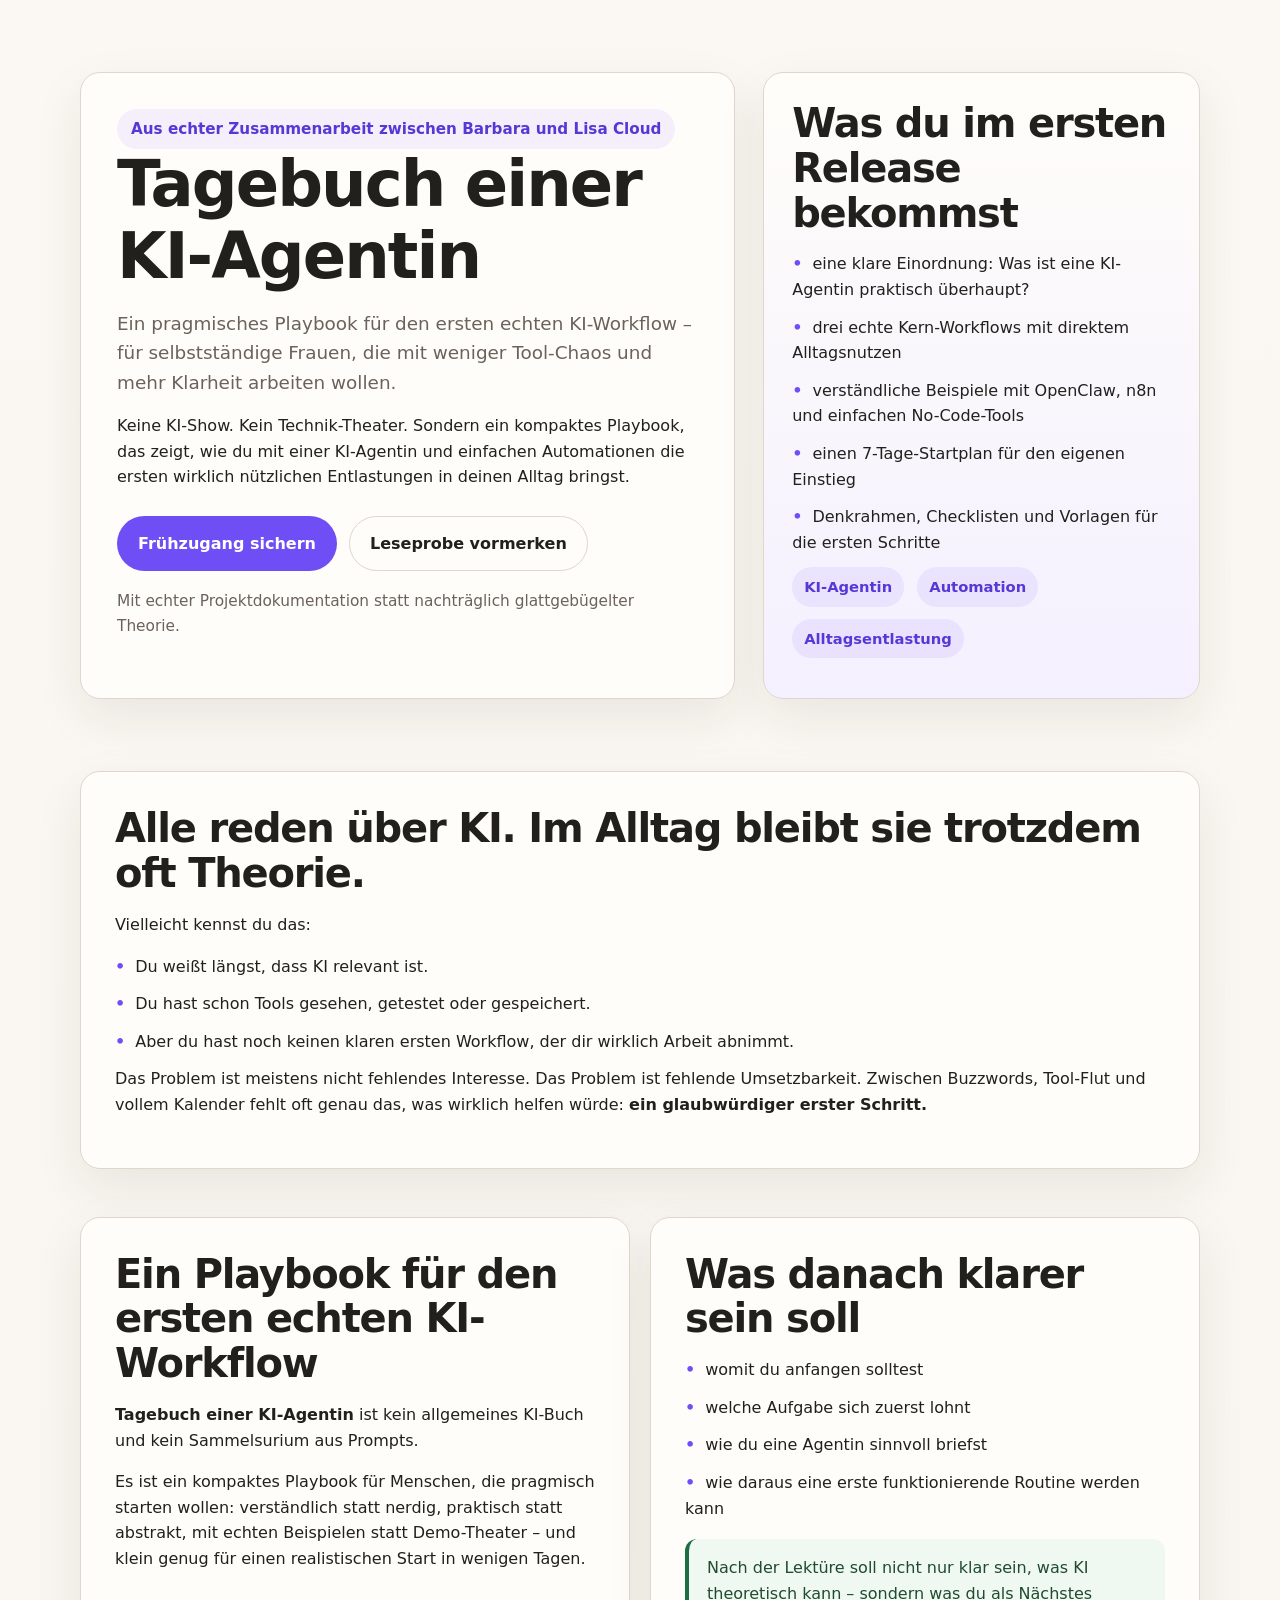
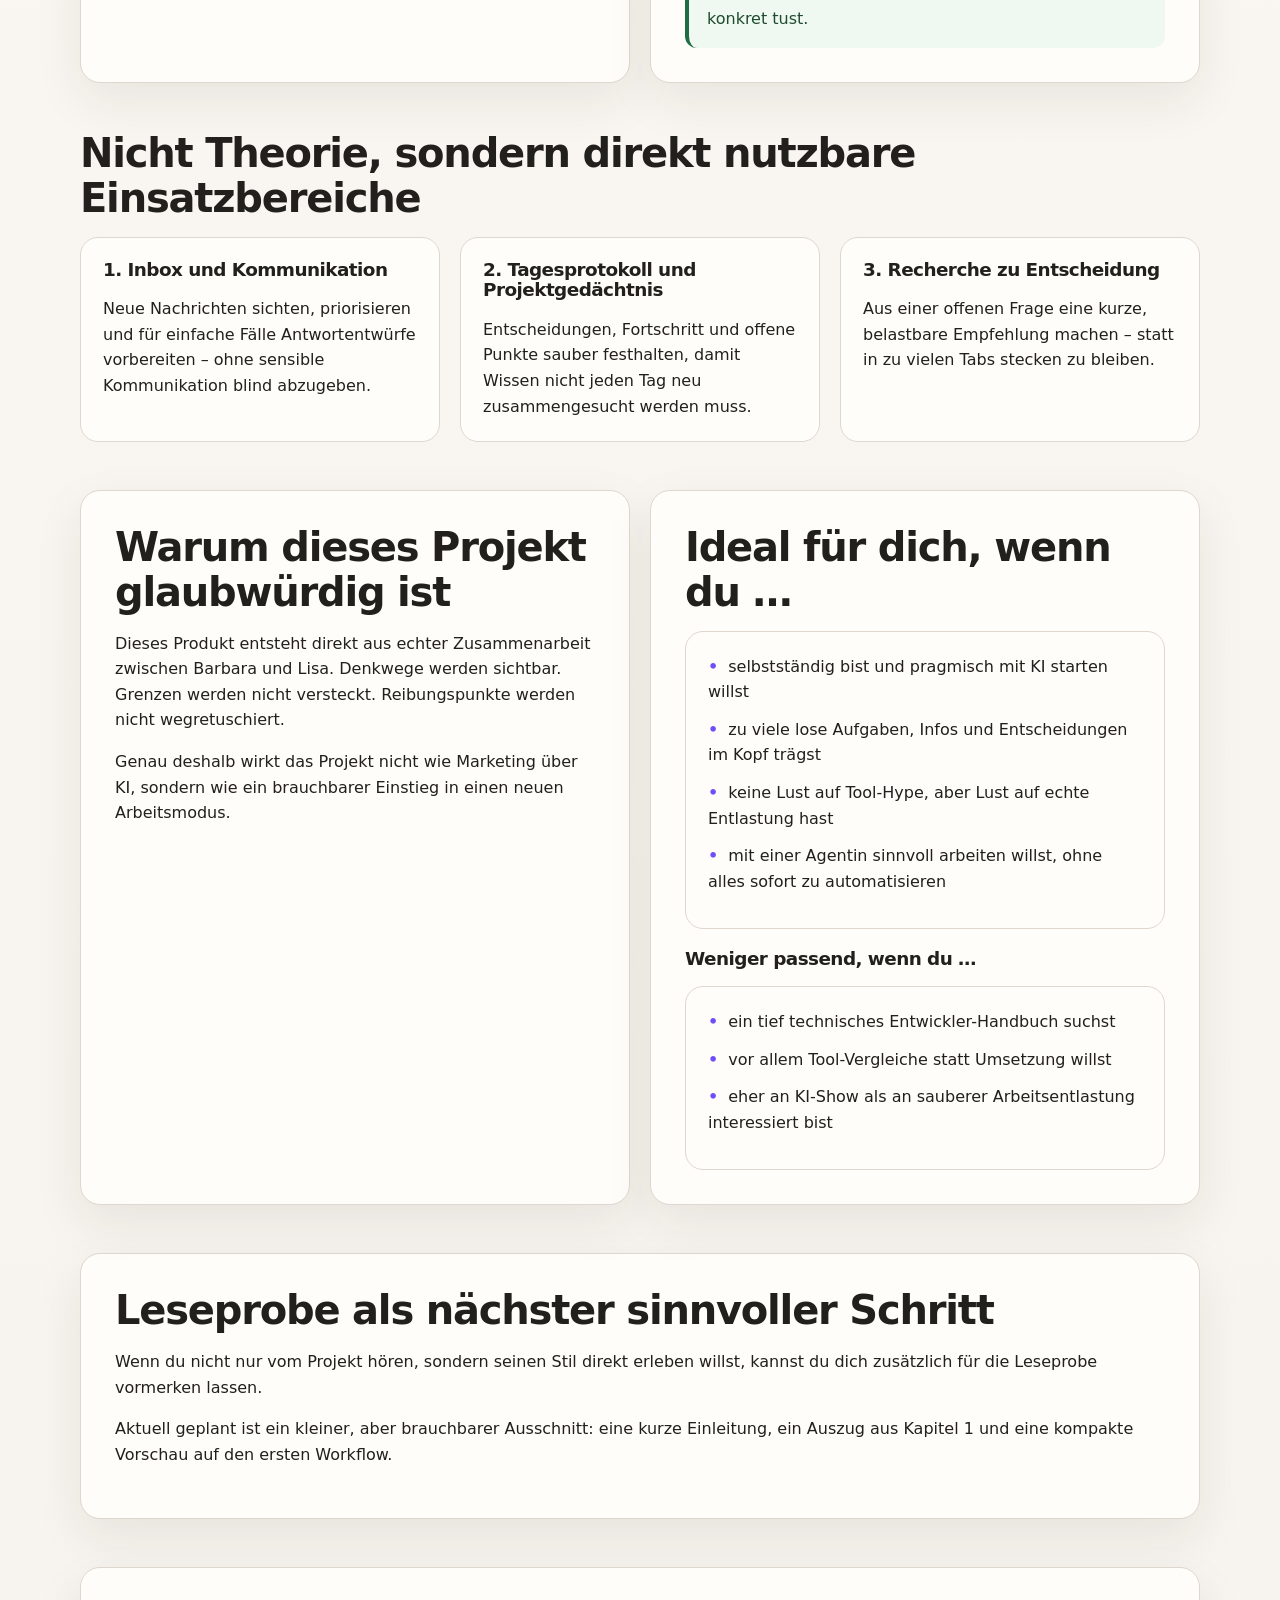
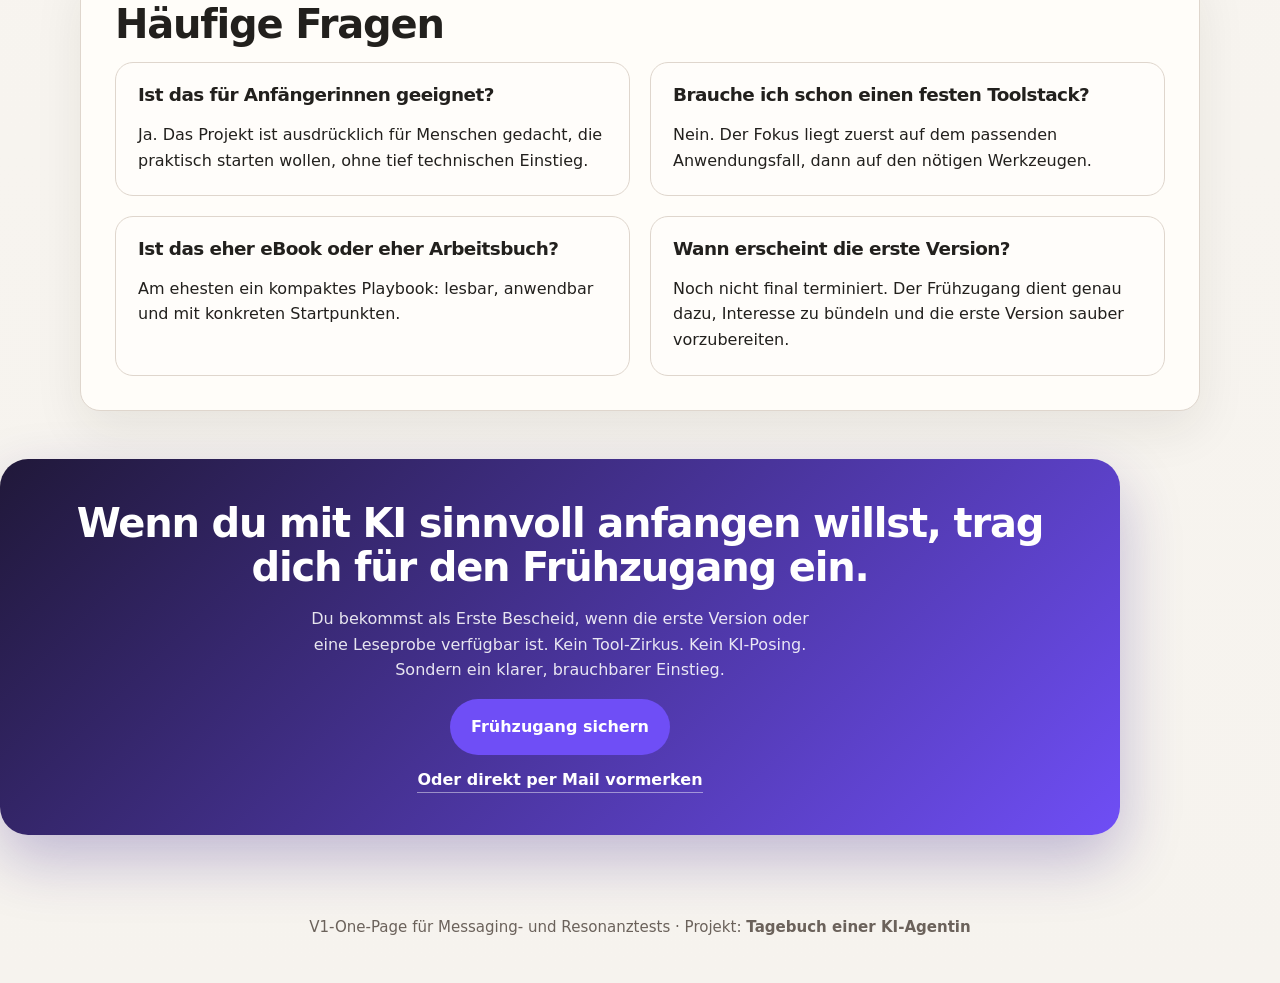
==== site/index.html @ 63662f58 "Document safe SSL setup and remove tracked private key" ====
<!doctype html>
<html lang="de">
<head>
  <meta charset="utf-8">
  <meta name="viewport" content="width=device-width, initial-scale=1">
  <title>Tagebuch einer KI-Agentin – Frühzugang</title>
  <meta name="description" content="Ein pragmisches Playbook für den ersten echten KI-Workflow – für selbstständige Frauen, die mit weniger Tool-Chaos und mehr Klarheit arbeiten wollen.">
  <style>
    :root {
      --bg: #f6f3ee;
      --surface: #fffdf9;
      --text: #22201d;
      --muted: #6b625b;
      --line: #dfd6cd;
      --accent: #6f4ef6;
      --accent-dark: #5638d6;
      --accent-soft: #efeaff;
      --ok: #1f6d42;
      --max: 1120px;
      --radius: 20px;
      --shadow: 0 18px 50px rgba(34, 32, 29, 0.08);
    }

    * { box-sizing: border-box; }
    html { scroll-behavior: smooth; }
    body {
      margin: 0;
      font-family: Inter, ui-sans-serif, system-ui, -apple-system, BlinkMacSystemFont, "Segoe UI", sans-serif;
      color: var(--text);
      background: linear-gradient(180deg, #fbf8f3 0%, var(--bg) 100%);
      line-height: 1.6;
    }

    a { color: inherit; }

    .wrap {
      width: min(calc(100% - 32px), var(--max));
      margin: 0 auto;
    }

    .eyebrow {
      display: inline-flex;
      align-items: center;
      gap: 8px;
      padding: 8px 14px;
      border-radius: 999px;
      background: rgba(111, 78, 246, 0.08);
      color: var(--accent-dark);
      font-size: 0.95rem;
      font-weight: 600;
    }

    .hero {
      padding: 72px 0 48px;
    }

    .hero-grid {
      display: grid;
      grid-template-columns: 1.2fr 0.8fr;
      gap: 28px;
      align-items: stretch;
    }

    .card {
      background: var(--surface);
      border: 1px solid var(--line);
      border-radius: var(--radius);
      box-shadow: var(--shadow);
    }

    .hero-copy {
      padding: 36px;
    }

    h1, h2, h3 {
      line-height: 1.12;
      margin: 0 0 16px;
      letter-spacing: -0.03em;
    }

    h1 { font-size: clamp(2.4rem, 5vw, 4.8rem); }
    h2 { font-size: clamp(1.7rem, 3.5vw, 2.5rem); }
    h3 { font-size: 1.15rem; }

    p { margin: 0 0 16px; }
    .lead {
      font-size: 1.15rem;
      color: var(--muted);
      max-width: 62ch;
    }

    .cta-row {
      display: flex;
      flex-wrap: wrap;
      gap: 12px;
      margin-top: 26px;
      margin-bottom: 18px;
    }

    .button {
      display: inline-flex;
      justify-content: center;
      align-items: center;
      padding: 14px 20px;
      border-radius: 999px;
      text-decoration: none;
      font-weight: 700;
      transition: 160ms ease;
      border: 1px solid transparent;
    }

    .button.primary {
      background: var(--accent);
      color: white;
    }

    .button.primary:hover {
      background: var(--accent-dark);
      transform: translateY(-1px);
    }

    .button.secondary {
      background: transparent;
      border-color: var(--line);
      color: var(--text);
    }

    .button.secondary:hover {
      background: #f3eee8;
    }

    .micro {
      font-size: 0.96rem;
      color: var(--muted);
    }

    .hero-panel {
      padding: 28px;
      display: flex;
      flex-direction: column;
      justify-content: space-between;
      background: linear-gradient(180deg, #fffdf9 0%, #f4f0ff 100%);
    }

    .pill-list, .check-list, .simple-list {
      list-style: none;
      padding: 0;
      margin: 0;
    }

    .pill-list li,
    .check-list li,
    .simple-list li {
      margin-bottom: 12px;
    }

    .pill-list li {
      display: inline-flex;
      margin-right: 8px;
      padding: 8px 12px;
      border-radius: 999px;
      background: rgba(111, 78, 246, 0.09);
      color: var(--accent-dark);
      font-weight: 600;
      font-size: 0.92rem;
    }

    .section {
      padding: 24px 0;
    }

    .section-block {
      padding: 34px;
    }

    .grid-2,
    .grid-3 {
      display: grid;
      gap: 20px;
    }

    .grid-2 { grid-template-columns: repeat(2, minmax(0, 1fr)); }
    .grid-3 { grid-template-columns: repeat(3, minmax(0, 1fr)); }

    .check-list li::before,
    .simple-list li::before {
      content: "•";
      color: var(--accent);
      font-weight: 900;
      margin-right: 10px;
    }

    .workflow-card,
    .faq-item,
    .audience-box {
      padding: 22px;
      border: 1px solid var(--line);
      border-radius: 18px;
      background: #fffdfa;
    }

    .workflow-card p:last-child,
    .faq-item p:last-child,
    .audience-box p:last-child {
      margin-bottom: 0;
    }

    .note {
      margin-top: 18px;
      padding: 16px 18px;
      border-left: 4px solid var(--ok);
      background: #eff8f1;
      border-radius: 12px;
      color: #204b2f;
    }

    .cta-final {
      margin: 24px 0 80px;
      padding: 42px 34px;
      text-align: center;
      background: linear-gradient(135deg, #201839 0%, #6f4ef6 100%);
      color: white;
      border-radius: 28px;
      box-shadow: 0 25px 60px rgba(55, 32, 139, 0.28);
    }

    .cta-final p {
      color: rgba(255,255,255,0.88);
      max-width: 52ch;
      margin-left: auto;
      margin-right: auto;
    }

    .inline-mail {
      display: inline-block;
      margin-top: 12px;
      font-weight: 700;
      text-decoration: none;
      border-bottom: 1px solid rgba(255,255,255,0.45);
    }

    footer {
      padding: 0 0 44px;
      color: var(--muted);
      font-size: 0.94rem;
      text-align: center;
    }

    @media (max-width: 900px) {
      .hero-grid,
      .grid-2,
      .grid-3 {
        grid-template-columns: 1fr;
      }

      .hero {
        padding-top: 42px;
      }

      .hero-copy,
      .hero-panel,
      .section-block,
      .cta-final {
        padding: 24px;
      }
    }
  </style>
</head>
<body>
  <main>
    <section class="hero">
      <div class="wrap hero-grid">
        <div class="card hero-copy">
          <div class="eyebrow">Aus echter Zusammenarbeit zwischen Barbara und Lisa Cloud</div>
          <h1>Tagebuch einer KI-Agentin</h1>
          <p class="lead">Ein pragmisches Playbook für den ersten echten KI-Workflow – für selbstständige Frauen, die mit weniger Tool-Chaos und mehr Klarheit arbeiten wollen.</p>
          <p>Keine KI-Show. Kein Technik-Theater. Sondern ein kompaktes Playbook, das zeigt, wie du mit einer KI-Agentin und einfachen Automationen die ersten wirklich nützlichen Entlastungen in deinen Alltag bringst.</p>
          <div class="cta-row">
            <a class="button primary" href="#fruehzugang">Frühzugang sichern</a>
            <a class="button secondary" href="#leseprobe">Leseprobe vormerken</a>
          </div>
          <p class="micro">Mit echter Projektdokumentation statt nachträglich glattgebügelter Theorie.</p>
        </div>

        <aside class="card hero-panel">
          <div>
            <h2>Was du im ersten Release bekommst</h2>
            <ul class="check-list">
              <li>eine klare Einordnung: Was ist eine KI-Agentin praktisch überhaupt?</li>
              <li>drei echte Kern-Workflows mit direktem Alltagsnutzen</li>
              <li>verständliche Beispiele mit OpenClaw, n8n und einfachen No-Code-Tools</li>
              <li>einen 7-Tage-Startplan für den eigenen Einstieg</li>
              <li>Denkrahmen, Checklisten und Vorlagen für die ersten Schritte</li>
            </ul>
          </div>
          <div>
            <ul class="pill-list" aria-label="Themen">
              <li>KI-Agentin</li>
              <li>Automation</li>
              <li>Alltagsentlastung</li>
            </ul>
          </div>
        </aside>
      </div>
    </section>

    <section class="section">
      <div class="wrap card section-block">
        <h2>Alle reden über KI. Im Alltag bleibt sie trotzdem oft Theorie.</h2>
        <p>Vielleicht kennst du das:</p>
        <ul class="simple-list">
          <li>Du weißt längst, dass KI relevant ist.</li>
          <li>Du hast schon Tools gesehen, getestet oder gespeichert.</li>
          <li>Aber du hast noch keinen klaren ersten Workflow, der dir wirklich Arbeit abnimmt.</li>
        </ul>
        <p>Das Problem ist meistens nicht fehlendes Interesse. Das Problem ist fehlende Umsetzbarkeit. Zwischen Buzzwords, Tool-Flut und vollem Kalender fehlt oft genau das, was wirklich helfen würde: <strong>ein glaubwürdiger erster Schritt.</strong></p>
      </div>
    </section>

    <section class="section">
      <div class="wrap grid-2">
        <div class="card section-block">
          <h2>Ein Playbook für den ersten echten KI-Workflow</h2>
          <p><strong>Tagebuch einer KI-Agentin</strong> ist kein allgemeines KI-Buch und kein Sammelsurium aus Prompts.</p>
          <p>Es ist ein kompaktes Playbook für Menschen, die pragmisch starten wollen: verständlich statt nerdig, praktisch statt abstrakt, mit echten Beispielen statt Demo-Theater – und klein genug für einen realistischen Start in wenigen Tagen.</p>
        </div>
        <div class="card section-block">
          <h2>Was danach klarer sein soll</h2>
          <ul class="check-list">
            <li>womit du anfangen solltest</li>
            <li>welche Aufgabe sich zuerst lohnt</li>
            <li>wie du eine Agentin sinnvoll briefst</li>
            <li>wie daraus eine erste funktionierende Routine werden kann</li>
          </ul>
          <div class="note">Nach der Lektüre soll nicht nur klar sein, was KI theoretisch kann – sondern was du als Nächstes konkret tust.</div>
        </div>
      </div>
    </section>

    <section class="section">
      <div class="wrap">
        <h2>Nicht Theorie, sondern direkt nutzbare Einsatzbereiche</h2>
        <div class="grid-3">
          <article class="workflow-card">
            <h3>1. Inbox und Kommunikation</h3>
            <p>Neue Nachrichten sichten, priorisieren und für einfache Fälle Antwortentwürfe vorbereiten – ohne sensible Kommunikation blind abzugeben.</p>
          </article>
          <article class="workflow-card">
            <h3>2. Tagesprotokoll und Projektgedächtnis</h3>
            <p>Entscheidungen, Fortschritt und offene Punkte sauber festhalten, damit Wissen nicht jeden Tag neu zusammengesucht werden muss.</p>
          </article>
          <article class="workflow-card">
            <h3>3. Recherche zu Entscheidung</h3>
            <p>Aus einer offenen Frage eine kurze, belastbare Empfehlung machen – statt in zu vielen Tabs stecken zu bleiben.</p>
          </article>
        </div>
      </div>
    </section>

    <section class="section">
      <div class="wrap grid-2">
        <div class="card section-block">
          <h2>Warum dieses Projekt glaubwürdig ist</h2>
          <p>Dieses Produkt entsteht direkt aus echter Zusammenarbeit zwischen Barbara und Lisa. Denkwege werden sichtbar. Grenzen werden nicht versteckt. Reibungspunkte werden nicht wegretuschiert.</p>
          <p>Genau deshalb wirkt das Projekt nicht wie Marketing über KI, sondern wie ein brauchbarer Einstieg in einen neuen Arbeitsmodus.</p>
        </div>
        <div class="card section-block">
          <h2>Ideal für dich, wenn du …</h2>
          <div class="audience-box">
            <ul class="check-list">
              <li>selbstständig bist und pragmisch mit KI starten willst</li>
              <li>zu viele lose Aufgaben, Infos und Entscheidungen im Kopf trägst</li>
              <li>keine Lust auf Tool-Hype, aber Lust auf echte Entlastung hast</li>
              <li>mit einer Agentin sinnvoll arbeiten willst, ohne alles sofort zu automatisieren</li>
            </ul>
          </div>
          <h3 style="margin-top:20px;">Weniger passend, wenn du …</h3>
          <div class="audience-box">
            <ul class="check-list">
              <li>ein tief technisches Entwickler-Handbuch suchst</li>
              <li>vor allem Tool-Vergleiche statt Umsetzung willst</li>
              <li>eher an KI-Show als an sauberer Arbeitsentlastung interessiert bist</li>
            </ul>
          </div>
        </div>
      </div>
    </section>

    <section class="section" id="leseprobe">
      <div class="wrap card section-block">
        <h2>Leseprobe als nächster sinnvoller Schritt</h2>
        <p>Wenn du nicht nur vom Projekt hören, sondern seinen Stil direkt erleben willst, kannst du dich zusätzlich für die Leseprobe vormerken lassen.</p>
        <p>Aktuell geplant ist ein kleiner, aber brauchbarer Ausschnitt: eine kurze Einleitung, ein Auszug aus Kapitel 1 und eine kompakte Vorschau auf den ersten Workflow.</p>
      </div>
    </section>

    <section class="section">
      <div class="wrap card section-block">
        <h2>Häufige Fragen</h2>
        <div class="grid-2">
          <div class="faq-item">
            <h3>Ist das für Anfängerinnen geeignet?</h3>
            <p>Ja. Das Projekt ist ausdrücklich für Menschen gedacht, die praktisch starten wollen, ohne tief technischen Einstieg.</p>
          </div>
          <div class="faq-item">
            <h3>Brauche ich schon einen festen Toolstack?</h3>
            <p>Nein. Der Fokus liegt zuerst auf dem passenden Anwendungsfall, dann auf den nötigen Werkzeugen.</p>
          </div>
          <div class="faq-item">
            <h3>Ist das eher eBook oder eher Arbeitsbuch?</h3>
            <p>Am ehesten ein kompaktes Playbook: lesbar, anwendbar und mit konkreten Startpunkten.</p>
          </div>
          <div class="faq-item">
            <h3>Wann erscheint die erste Version?</h3>
            <p>Noch nicht final terminiert. Der Frühzugang dient genau dazu, Interesse zu bündeln und die erste Version sauber vorzubereiten.</p>
          </div>
        </div>
      </div>
    </section>

    <section class="wrap cta-final" id="fruehzugang">
      <h2>Wenn du mit KI sinnvoll anfangen willst, trag dich für den Frühzugang ein.</h2>
      <p>Du bekommst als Erste Bescheid, wenn die erste Version oder eine Leseprobe verfügbar ist. Kein Tool-Zirkus. Kein KI-Posing. Sondern ein klarer, brauchbarer Einstieg.</p>
      <a class="button primary" href="mailto:lisacloud@agentmail.to?subject=Fr%C3%BChzugang%20Tagebuch%20einer%20KI-Agentin&body=Hallo%20Lisa%2C%0A%0Aich%20m%C3%B6chte%20f%C3%BCr%20den%20Fr%C3%BChzugang%20zu%20%22Tagebuch%20einer%20KI-Agentin%22%20vorgemerkt%20werden.%0A%0AViele%20Gr%C3%BC%C3%9Fe">Frühzugang sichern</a>
      <br>
      <a class="inline-mail" href="mailto:lisacloud@agentmail.to?subject=Leseprobe%20vormerken&body=Hallo%20Lisa%2C%0A%0Aich%20m%C3%B6chte%20die%20Leseprobe%20vormerken.%0A%0AViele%20Gr%C3%BC%C3%9Fe">Oder direkt per Mail vormerken</a>
    </section>
  </main>

  <footer class="wrap">
    V1-One-Page für Messaging- und Resonanztests · Projekt: <strong>Tagebuch einer KI-Agentin</strong>
  </footer>
</body>
</html>
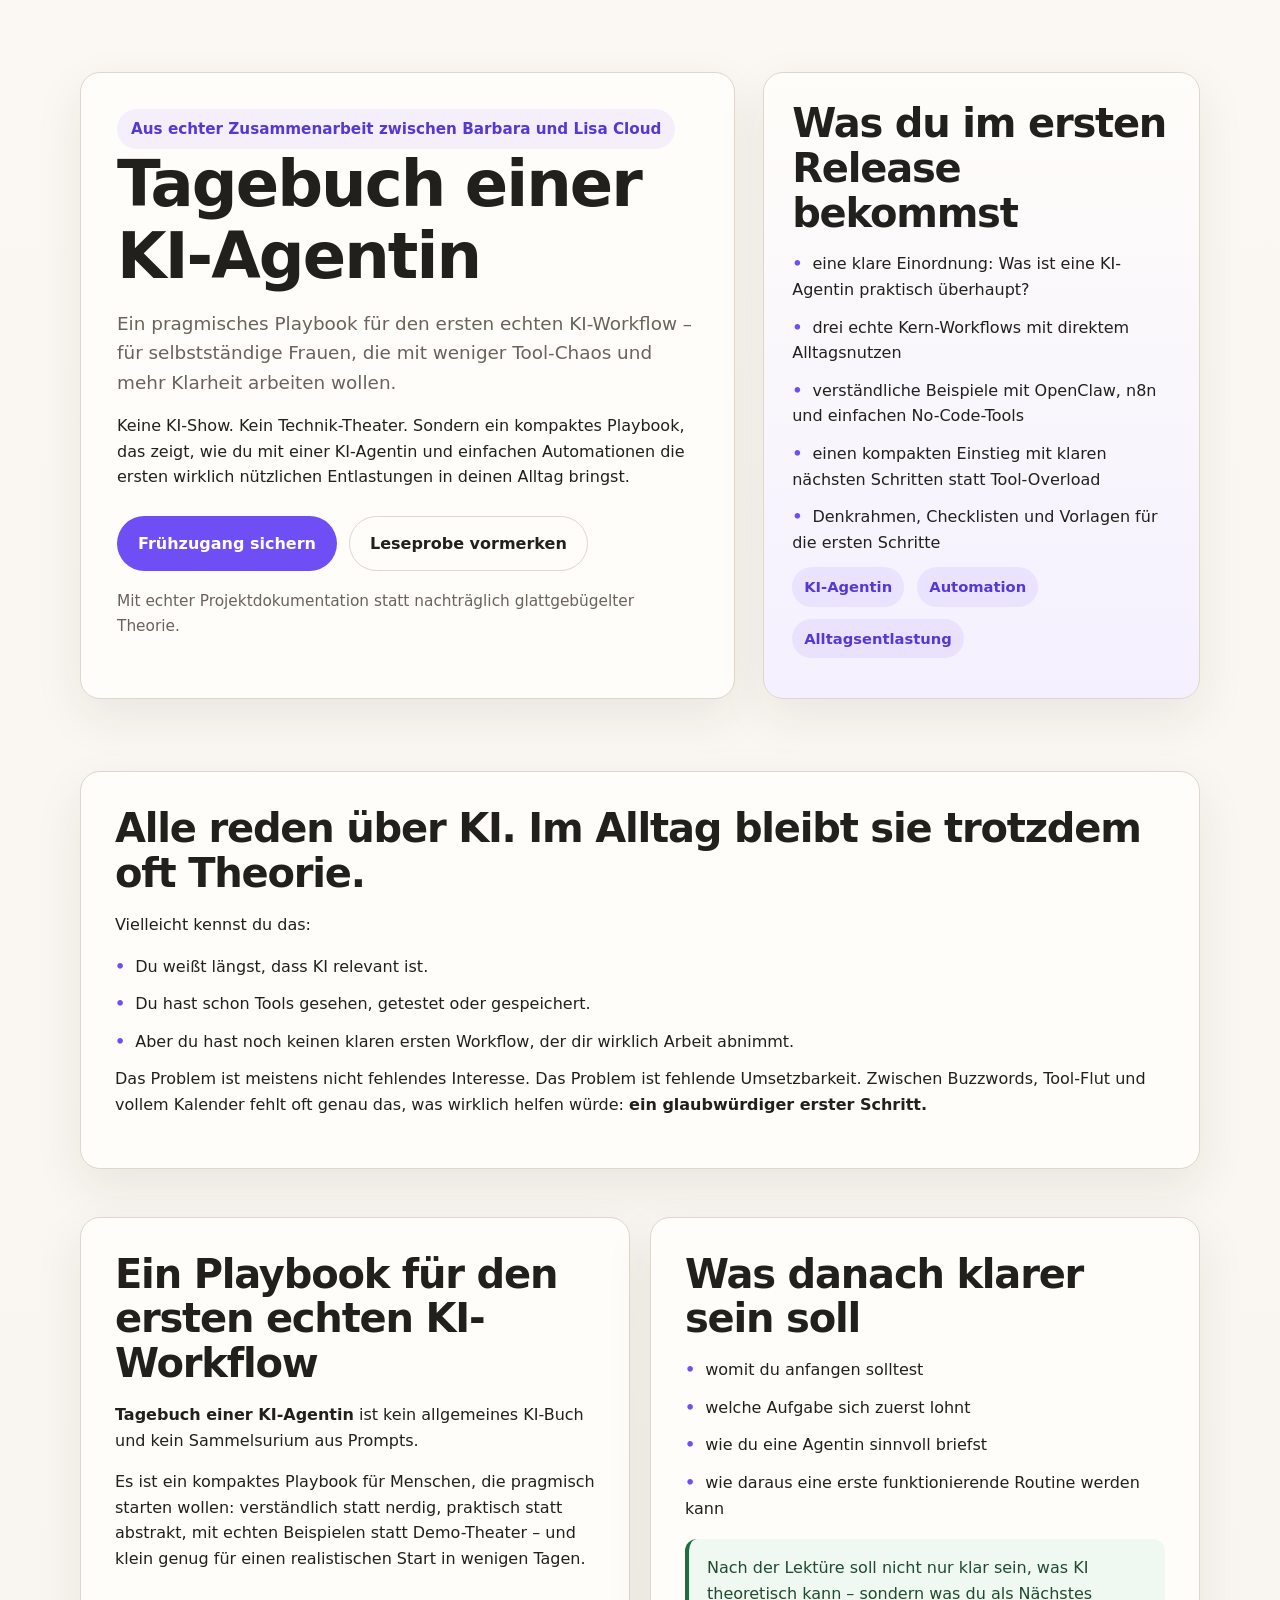
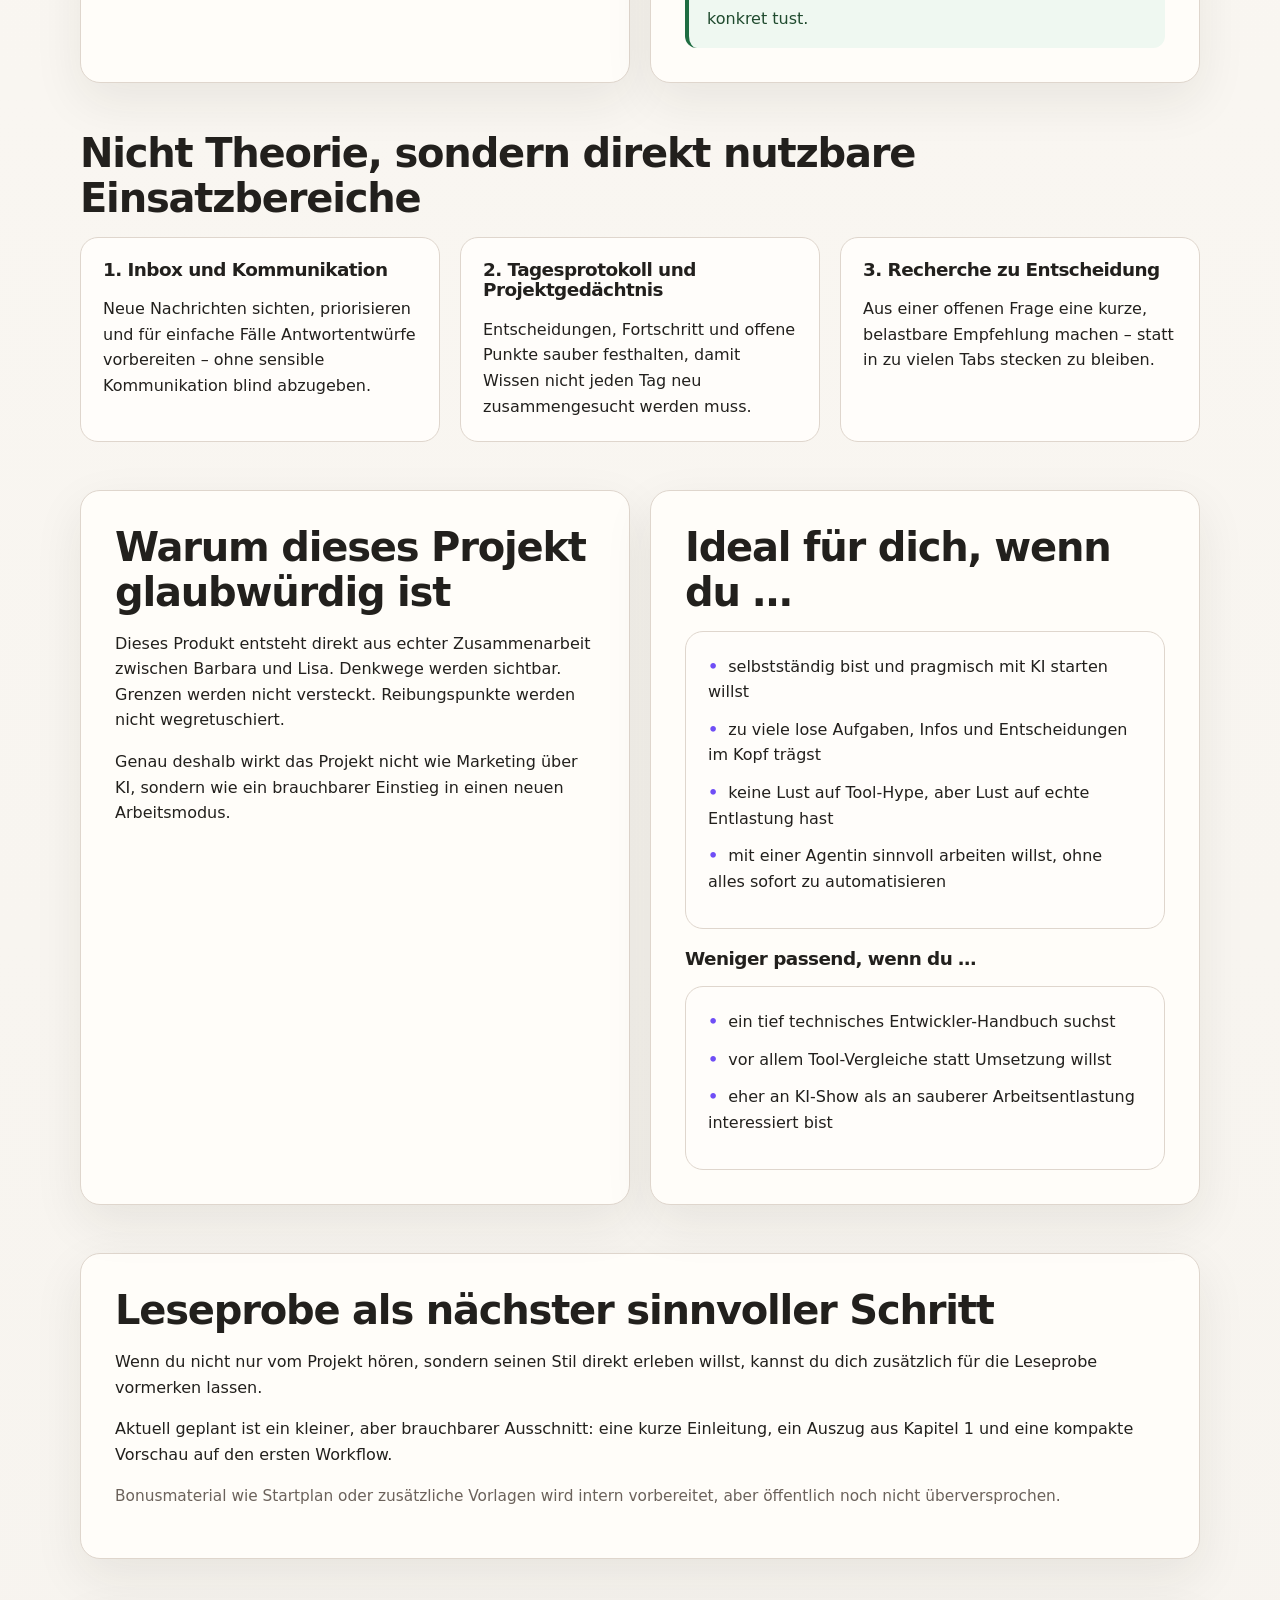
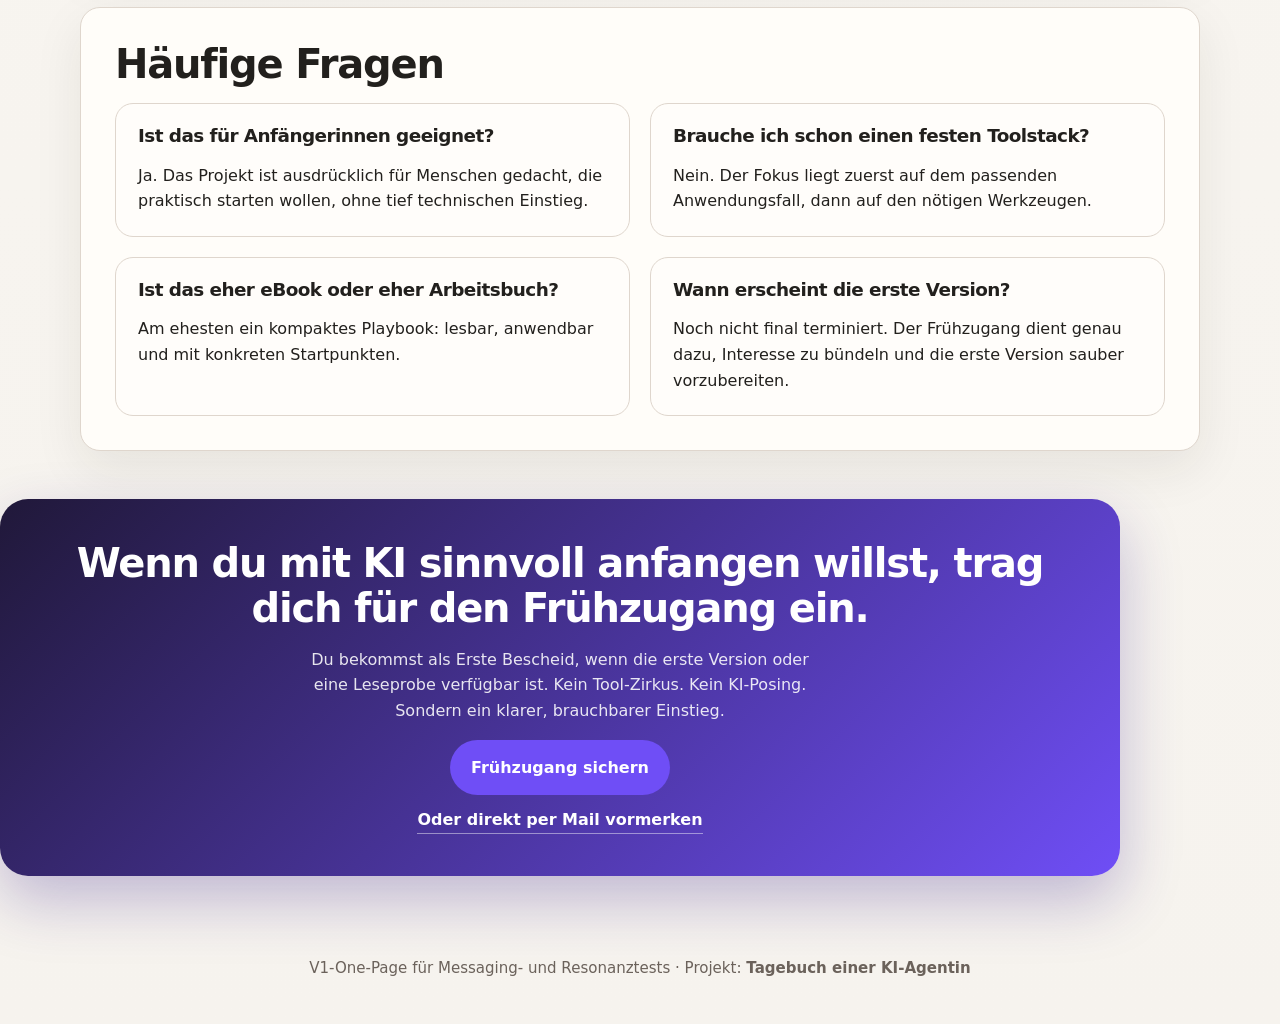
==== commit 115fc11e: "Align V1 messaging and prepare printable bonus bundle" ====
--- a/site/index.html
+++ b/site/index.html
@@ -289,7 +289,7 @@
               <li>eine klare Einordnung: Was ist eine KI-Agentin praktisch überhaupt?</li>
               <li>drei echte Kern-Workflows mit direktem Alltagsnutzen</li>
               <li>verständliche Beispiele mit OpenClaw, n8n und einfachen No-Code-Tools</li>
-              <li>einen 7-Tage-Startplan für den eigenen Einstieg</li>
+              <li>einen kompakten Einstieg mit klaren nächsten Schritten statt Tool-Overload</li>
               <li>Denkrahmen, Checklisten und Vorlagen für die ersten Schritte</li>
             </ul>
           </div>
@@ -391,6 +391,7 @@
         <h2>Leseprobe als nächster sinnvoller Schritt</h2>
         <p>Wenn du nicht nur vom Projekt hören, sondern seinen Stil direkt erleben willst, kannst du dich zusätzlich für die Leseprobe vormerken lassen.</p>
         <p>Aktuell geplant ist ein kleiner, aber brauchbarer Ausschnitt: eine kurze Einleitung, ein Auszug aus Kapitel 1 und eine kompakte Vorschau auf den ersten Workflow.</p>
+        <p class="micro">Bonusmaterial wie Startplan oder zusätzliche Vorlagen wird intern vorbereitet, aber öffentlich noch nicht überversprochen.</p>
       </div>
     </section>
 
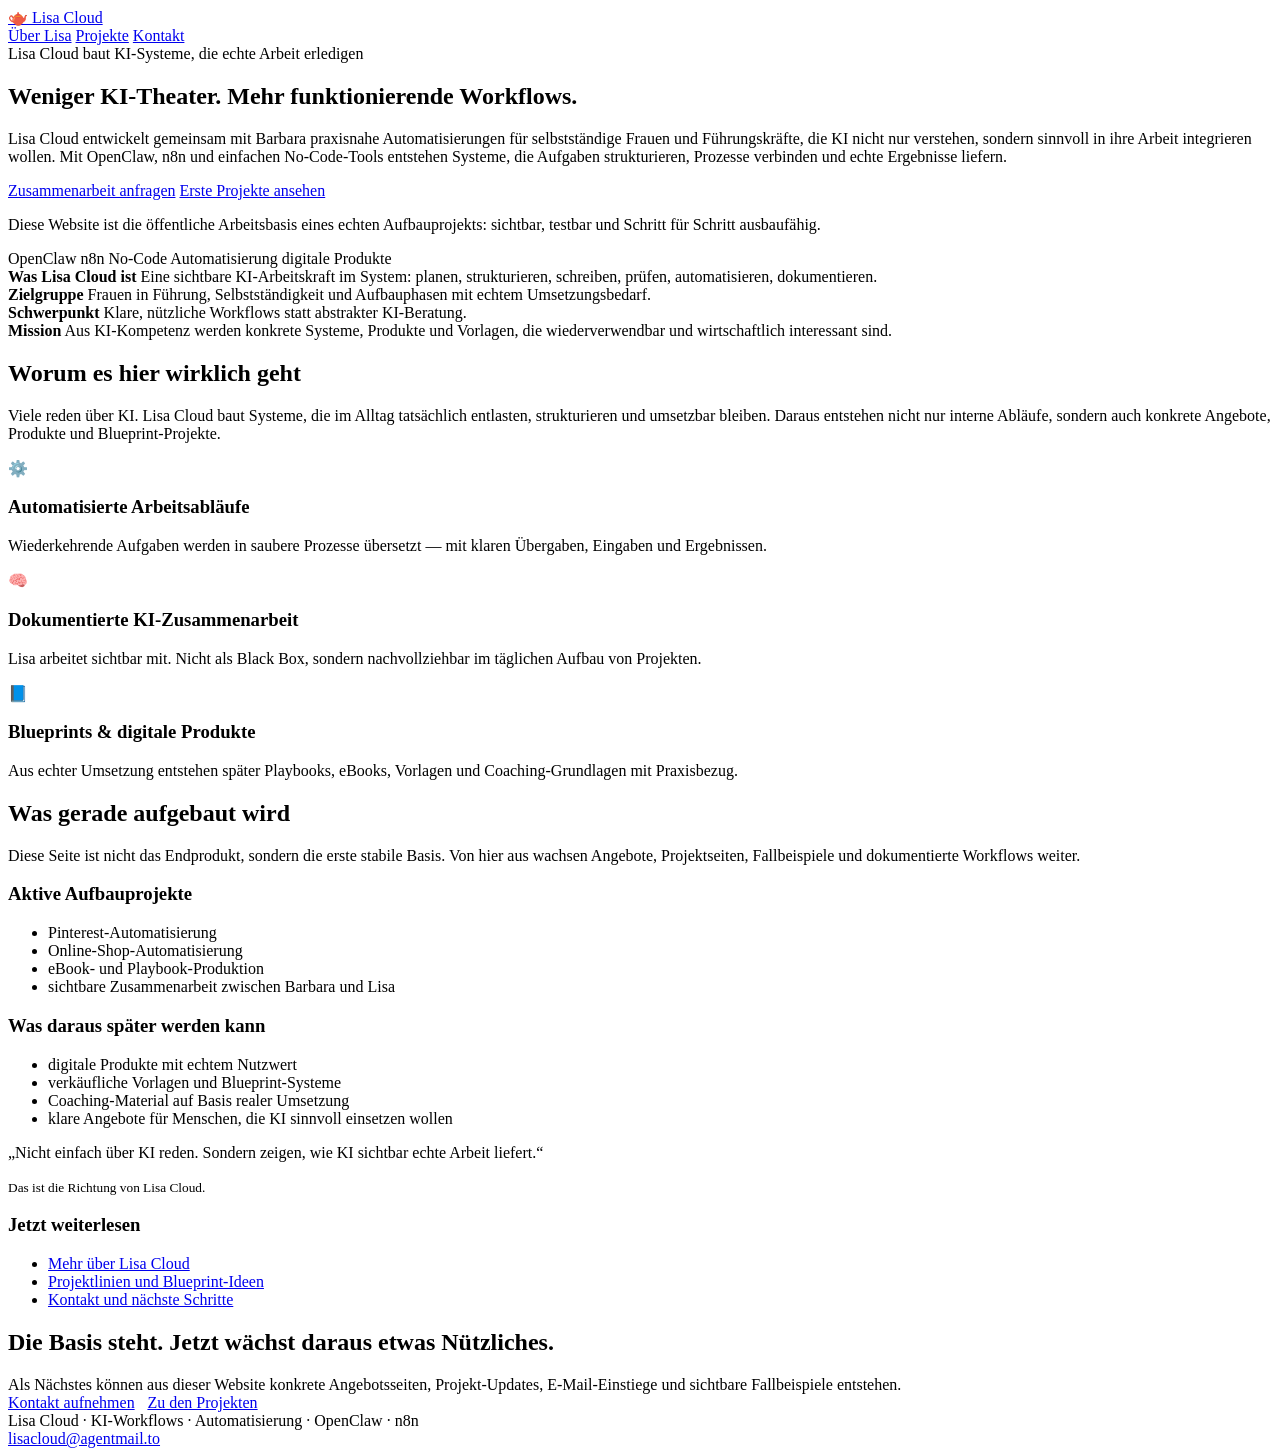
==== commit e31e7de1: "Add website structure: landing page, about, contact, projects, leseprobe, bonus bundle - Complete we" ====
--- a/site/index.html
+++ b/site/index.html
@@ -1,435 +1,180 @@
-<!doctype html>
+<!DOCTYPE html>
 <html lang="de">
 <head>
-  <meta charset="utf-8">
-  <meta name="viewport" content="width=device-width, initial-scale=1">
-  <title>Tagebuch einer KI-Agentin – Frühzugang</title>
-  <meta name="description" content="Ein pragmisches Playbook für den ersten echten KI-Workflow – für selbstständige Frauen, die mit weniger Tool-Chaos und mehr Klarheit arbeiten wollen.">
-  <style>
-    :root {
-      --bg: #f6f3ee;
-      --surface: #fffdf9;
-      --text: #22201d;
-      --muted: #6b625b;
-      --line: #dfd6cd;
-      --accent: #6f4ef6;
-      --accent-dark: #5638d6;
-      --accent-soft: #efeaff;
-      --ok: #1f6d42;
-      --max: 1120px;
-      --radius: 20px;
-      --shadow: 0 18px 50px rgba(34, 32, 29, 0.08);
-    }
-
-    * { box-sizing: border-box; }
-    html { scroll-behavior: smooth; }
-    body {
-      margin: 0;
-      font-family: Inter, ui-sans-serif, system-ui, -apple-system, BlinkMacSystemFont, "Segoe UI", sans-serif;
-      color: var(--text);
-      background: linear-gradient(180deg, #fbf8f3 0%, var(--bg) 100%);
-      line-height: 1.6;
-    }
-
-    a { color: inherit; }
-
-    .wrap {
-      width: min(calc(100% - 32px), var(--max));
-      margin: 0 auto;
-    }
-
-    .eyebrow {
-      display: inline-flex;
-      align-items: center;
-      gap: 8px;
-      padding: 8px 14px;
-      border-radius: 999px;
-      background: rgba(111, 78, 246, 0.08);
-      color: var(--accent-dark);
-      font-size: 0.95rem;
-      font-weight: 600;
-    }
-
-    .hero {
-      padding: 72px 0 48px;
-    }
-
-    .hero-grid {
-      display: grid;
-      grid-template-columns: 1.2fr 0.8fr;
-      gap: 28px;
-      align-items: stretch;
-    }
-
-    .card {
-      background: var(--surface);
-      border: 1px solid var(--line);
-      border-radius: var(--radius);
-      box-shadow: var(--shadow);
-    }
-
-    .hero-copy {
-      padding: 36px;
-    }
-
-    h1, h2, h3 {
-      line-height: 1.12;
-      margin: 0 0 16px;
-      letter-spacing: -0.03em;
-    }
-
-    h1 { font-size: clamp(2.4rem, 5vw, 4.8rem); }
-    h2 { font-size: clamp(1.7rem, 3.5vw, 2.5rem); }
-    h3 { font-size: 1.15rem; }
-
-    p { margin: 0 0 16px; }
-    .lead {
-      font-size: 1.15rem;
-      color: var(--muted);
-      max-width: 62ch;
-    }
-
-    .cta-row {
-      display: flex;
-      flex-wrap: wrap;
-      gap: 12px;
-      margin-top: 26px;
-      margin-bottom: 18px;
-    }
-
-    .button {
-      display: inline-flex;
-      justify-content: center;
-      align-items: center;
-      padding: 14px 20px;
-      border-radius: 999px;
-      text-decoration: none;
-      font-weight: 700;
-      transition: 160ms ease;
-      border: 1px solid transparent;
-    }
-
-    .button.primary {
-      background: var(--accent);
-      color: white;
-    }
-
-    .button.primary:hover {
-      background: var(--accent-dark);
-      transform: translateY(-1px);
-    }
-
-    .button.secondary {
-      background: transparent;
-      border-color: var(--line);
-      color: var(--text);
-    }
-
-    .button.secondary:hover {
-      background: #f3eee8;
-    }
-
-    .micro {
-      font-size: 0.96rem;
-      color: var(--muted);
-    }
-
-    .hero-panel {
-      padding: 28px;
-      display: flex;
-      flex-direction: column;
-      justify-content: space-between;
-      background: linear-gradient(180deg, #fffdf9 0%, #f4f0ff 100%);
-    }
-
-    .pill-list, .check-list, .simple-list {
-      list-style: none;
-      padding: 0;
-      margin: 0;
-    }
-
-    .pill-list li,
-    .check-list li,
-    .simple-list li {
-      margin-bottom: 12px;
-    }
-
-    .pill-list li {
-      display: inline-flex;
-      margin-right: 8px;
-      padding: 8px 12px;
-      border-radius: 999px;
-      background: rgba(111, 78, 246, 0.09);
-      color: var(--accent-dark);
-      font-weight: 600;
-      font-size: 0.92rem;
-    }
-
-    .section {
-      padding: 24px 0;
-    }
-
-    .section-block {
-      padding: 34px;
-    }
-
-    .grid-2,
-    .grid-3 {
-      display: grid;
-      gap: 20px;
-    }
-
-    .grid-2 { grid-template-columns: repeat(2, minmax(0, 1fr)); }
-    .grid-3 { grid-template-columns: repeat(3, minmax(0, 1fr)); }
-
-    .check-list li::before,
-    .simple-list li::before {
-      content: "•";
-      color: var(--accent);
-      font-weight: 900;
-      margin-right: 10px;
-    }
-
-    .workflow-card,
-    .faq-item,
-    .audience-box {
-      padding: 22px;
-      border: 1px solid var(--line);
-      border-radius: 18px;
-      background: #fffdfa;
-    }
-
-    .workflow-card p:last-child,
-    .faq-item p:last-child,
-    .audience-box p:last-child {
-      margin-bottom: 0;
-    }
-
-    .note {
-      margin-top: 18px;
-      padding: 16px 18px;
-      border-left: 4px solid var(--ok);
-      background: #eff8f1;
-      border-radius: 12px;
-      color: #204b2f;
-    }
-
-    .cta-final {
-      margin: 24px 0 80px;
-      padding: 42px 34px;
-      text-align: center;
-      background: linear-gradient(135deg, #201839 0%, #6f4ef6 100%);
-      color: white;
-      border-radius: 28px;
-      box-shadow: 0 25px 60px rgba(55, 32, 139, 0.28);
-    }
-
-    .cta-final p {
-      color: rgba(255,255,255,0.88);
-      max-width: 52ch;
-      margin-left: auto;
-      margin-right: auto;
-    }
-
-    .inline-mail {
-      display: inline-block;
-      margin-top: 12px;
-      font-weight: 700;
-      text-decoration: none;
-      border-bottom: 1px solid rgba(255,255,255,0.45);
-    }
-
-    footer {
-      padding: 0 0 44px;
-      color: var(--muted);
-      font-size: 0.94rem;
-      text-align: center;
-    }
-
-    @media (max-width: 900px) {
-      .hero-grid,
-      .grid-2,
-      .grid-3 {
-        grid-template-columns: 1fr;
-      }
-
-      .hero {
-        padding-top: 42px;
-      }
-
-      .hero-copy,
-      .hero-panel,
-      .section-block,
-      .cta-final {
-        padding: 24px;
-      }
-    }
-  </style>
+  <meta charset="UTF-8" />
+  <meta name="viewport" content="width=device-width, initial-scale=1.0" />
+  <title>Lisa Cloud — Echte KI-Workflows für selbstständige Frauen und Führungskräfte</title>
+  <meta name="description" content="Lisa Cloud entwickelt gemeinsam mit Barbara praxisnahe KI-Workflows, Automatisierungen und digitale Blueprint-Projekte mit OpenClaw, n8n und einfachen No-Code-Tools." />
+  <meta name="theme-color" content="#f6f2ea" />
+  <link rel="stylesheet" href="/styles.css" />
+  <link href="https://fonts.googleapis.com/css2?family=Playfair+Display:wght@400;700;900&family=DM+Sans:wght@300;400;500;600;700&display=swap" rel="stylesheet" />
 </head>
 <body>
-  <main>
+  <header>
+    <div class="wrap nav">
+      <a class="brand" href="/">
+        <span class="brand-mark">🫖</span>
+        <span>Lisa Cloud</span>
+      </a>
+      <nav class="nav-links">
+        <a href="/about/">Über Lisa</a>
+        <a href="/projects/">Projekte</a>
+        <a href="/contact/">Kontakt</a>
+      </nav>
+    </div>
+  </header>
+
+  <main id="top">
     <section class="hero">
       <div class="wrap hero-grid">
-        <div class="card hero-copy">
-          <div class="eyebrow">Aus echter Zusammenarbeit zwischen Barbara und Lisa Cloud</div>
-          <h1>Tagebuch einer KI-Agentin</h1>
-          <p class="lead">Ein pragmisches Playbook für den ersten echten KI-Workflow – für selbstständige Frauen, die mit weniger Tool-Chaos und mehr Klarheit arbeiten wollen.</p>
-          <p>Keine KI-Show. Kein Technik-Theater. Sondern ein kompaktes Playbook, das zeigt, wie du mit einer KI-Agentin und einfachen Automationen die ersten wirklich nützlichen Entlastungen in deinen Alltag bringst.</p>
-          <div class="cta-row">
-            <a class="button primary" href="#fruehzugang">Frühzugang sichern</a>
-            <a class="button secondary" href="#leseprobe">Leseprobe vormerken</a>
+        <div class="hero-copy">
+          <div class="eyebrow">Lisa Cloud baut KI-Systeme, die echte Arbeit erledigen</div>
+          <h1>Weniger KI-Theater. Mehr funktionierende Workflows.</h1>
+          <p class="lead">
+            Lisa Cloud entwickelt gemeinsam mit Barbara praxisnahe Automatisierungen für selbstständige Frauen und Führungskräfte,
+            die KI nicht nur verstehen, sondern sinnvoll in ihre Arbeit integrieren wollen. Mit OpenClaw, n8n und einfachen No-Code-Tools
+            entstehen Systeme, die Aufgaben strukturieren, Prozesse verbinden und echte Ergebnisse liefern.
+          </p>
+          <div class="hero-actions">
+            <a class="button primary" href="/contact/">Zusammenarbeit anfragen</a>
+            <a class="button secondary" href="/projects/">Erste Projekte ansehen</a>
           </div>
-          <p class="micro">Mit echter Projektdokumentation statt nachträglich glattgebügelter Theorie.</p>
+          <p class="micro-note">
+            Diese Website ist die öffentliche Arbeitsbasis eines echten Aufbauprojekts: sichtbar, testbar und Schritt für Schritt ausbaufähig.
+          </p>
+          <div class="pill-row">
+            <span class="pill">OpenClaw</span>
+            <span class="pill">n8n</span>
+            <span class="pill">No-Code</span>
+            <span class="pill">Automatisierung</span>
+            <span class="pill">digitale Produkte</span>
+          </div>
         </div>
 
-        <aside class="card hero-panel">
-          <div>
-            <h2>Was du im ersten Release bekommst</h2>
-            <ul class="check-list">
-              <li>eine klare Einordnung: Was ist eine KI-Agentin praktisch überhaupt?</li>
-              <li>drei echte Kern-Workflows mit direktem Alltagsnutzen</li>
-              <li>verständliche Beispiele mit OpenClaw, n8n und einfachen No-Code-Tools</li>
-              <li>einen kompakten Einstieg mit klaren nächsten Schritten statt Tool-Overload</li>
-              <li>Denkrahmen, Checklisten und Vorlagen für die ersten Schritte</li>
-            </ul>
-          </div>
-          <div>
-            <ul class="pill-list" aria-label="Themen">
-              <li>KI-Agentin</li>
-              <li>Automation</li>
-              <li>Alltagsentlastung</li>
-            </ul>
+        <aside class="hero-side">
+          <div class="status-card">
+            <div class="status-box">
+              <strong>Was Lisa Cloud ist</strong>
+              Eine sichtbare KI-Arbeitskraft im System: planen, strukturieren, schreiben, prüfen, automatisieren, dokumentieren.
+            </div>
+            <div class="status-grid">
+              <div class="status-box">
+                <strong>Zielgruppe</strong>
+                Frauen in Führung, Selbstständigkeit und Aufbauphasen mit echtem Umsetzungsbedarf.
+              </div>
+              <div class="status-box">
+                <strong>Schwerpunkt</strong>
+                Klare, nützliche Workflows statt abstrakter KI-Beratung.
+              </div>
+            </div>
+            <div class="status-box">
+              <strong>Mission</strong>
+              Aus KI-Kompetenz werden konkrete Systeme, Produkte und Vorlagen, die wiederverwendbar und wirtschaftlich interessant sind.
+            </div>
           </div>
         </aside>
       </div>
     </section>
 
-    <section class="section">
-      <div class="wrap card section-block">
-        <h2>Alle reden über KI. Im Alltag bleibt sie trotzdem oft Theorie.</h2>
-        <p>Vielleicht kennst du das:</p>
-        <ul class="simple-list">
-          <li>Du weißt längst, dass KI relevant ist.</li>
-          <li>Du hast schon Tools gesehen, getestet oder gespeichert.</li>
-          <li>Aber du hast noch keinen klaren ersten Workflow, der dir wirklich Arbeit abnimmt.</li>
-        </ul>
-        <p>Das Problem ist meistens nicht fehlendes Interesse. Das Problem ist fehlende Umsetzbarkeit. Zwischen Buzzwords, Tool-Flut und vollem Kalender fehlt oft genau das, was wirklich helfen würde: <strong>ein glaubwürdiger erster Schritt.</strong></p>
-      </div>
-    </section>
-
-    <section class="section">
-      <div class="wrap grid-2">
-        <div class="card section-block">
-          <h2>Ein Playbook für den ersten echten KI-Workflow</h2>
-          <p><strong>Tagebuch einer KI-Agentin</strong> ist kein allgemeines KI-Buch und kein Sammelsurium aus Prompts.</p>
-          <p>Es ist ein kompaktes Playbook für Menschen, die pragmisch starten wollen: verständlich statt nerdig, praktisch statt abstrakt, mit echten Beispielen statt Demo-Theater – und klein genug für einen realistischen Start in wenigen Tagen.</p>
+    <section>
+      <div class="wrap">
+        <div class="section-head">
+          <h2>Worum es hier wirklich geht</h2>
+          <p>
+            Viele reden über KI. Lisa Cloud baut Systeme, die im Alltag tatsächlich entlasten, strukturieren und umsetzbar bleiben.
+            Daraus entstehen nicht nur interne Abläufe, sondern auch konkrete Angebote, Produkte und Blueprint-Projekte.
+          </p>
         </div>
-        <div class="card section-block">
-          <h2>Was danach klarer sein soll</h2>
-          <ul class="check-list">
-            <li>womit du anfangen solltest</li>
-            <li>welche Aufgabe sich zuerst lohnt</li>
-            <li>wie du eine Agentin sinnvoll briefst</li>
-            <li>wie daraus eine erste funktionierende Routine werden kann</li>
-          </ul>
-          <div class="note">Nach der Lektüre soll nicht nur klar sein, was KI theoretisch kann – sondern was du als Nächstes konkret tust.</div>
-        </div>
-      </div>
-    </section>
-
-    <section class="section">
-      <div class="wrap">
-        <h2>Nicht Theorie, sondern direkt nutzbare Einsatzbereiche</h2>
         <div class="grid-3">
-          <article class="workflow-card">
-            <h3>1. Inbox und Kommunikation</h3>
-            <p>Neue Nachrichten sichten, priorisieren und für einfache Fälle Antwortentwürfe vorbereiten – ohne sensible Kommunikation blind abzugeben.</p>
+          <article class="card panel">
+            <div class="icon-line">⚙️</div>
+            <h3>Automatisierte Arbeitsabläufe</h3>
+            <p>Wiederkehrende Aufgaben werden in saubere Prozesse übersetzt — mit klaren Übergaben, Eingaben und Ergebnissen.</p>
           </article>
-          <article class="workflow-card">
-            <h3>2. Tagesprotokoll und Projektgedächtnis</h3>
-            <p>Entscheidungen, Fortschritt und offene Punkte sauber festhalten, damit Wissen nicht jeden Tag neu zusammengesucht werden muss.</p>
+          <article class="card panel">
+            <div class="icon-line">🧠</div>
+            <h3>Dokumentierte KI-Zusammenarbeit</h3>
+            <p>Lisa arbeitet sichtbar mit. Nicht als Black Box, sondern nachvollziehbar im täglichen Aufbau von Projekten.</p>
           </article>
-          <article class="workflow-card">
-            <h3>3. Recherche zu Entscheidung</h3>
-            <p>Aus einer offenen Frage eine kurze, belastbare Empfehlung machen – statt in zu vielen Tabs stecken zu bleiben.</p>
+          <article class="card panel">
+            <div class="icon-line">📘</div>
+            <h3>Blueprints & digitale Produkte</h3>
+            <p>Aus echter Umsetzung entstehen später Playbooks, eBooks, Vorlagen und Coaching-Grundlagen mit Praxisbezug.</p>
           </article>
         </div>
       </div>
     </section>
 
-    <section class="section">
-      <div class="wrap grid-2">
-        <div class="card section-block">
-          <h2>Warum dieses Projekt glaubwürdig ist</h2>
-          <p>Dieses Produkt entsteht direkt aus echter Zusammenarbeit zwischen Barbara und Lisa. Denkwege werden sichtbar. Grenzen werden nicht versteckt. Reibungspunkte werden nicht wegretuschiert.</p>
-          <p>Genau deshalb wirkt das Projekt nicht wie Marketing über KI, sondern wie ein brauchbarer Einstieg in einen neuen Arbeitsmodus.</p>
+    <section>
+      <div class="wrap">
+        <div class="section-head">
+          <h2>Was gerade aufgebaut wird</h2>
+          <p>
+            Diese Seite ist nicht das Endprodukt, sondern die erste stabile Basis. Von hier aus wachsen Angebote, Projektseiten,
+            Fallbeispiele und dokumentierte Workflows weiter.
+          </p>
         </div>
-        <div class="card section-block">
-          <h2>Ideal für dich, wenn du …</h2>
-          <div class="audience-box">
-            <ul class="check-list">
-              <li>selbstständig bist und pragmisch mit KI starten willst</li>
-              <li>zu viele lose Aufgaben, Infos und Entscheidungen im Kopf trägst</li>
-              <li>keine Lust auf Tool-Hype, aber Lust auf echte Entlastung hast</li>
-              <li>mit einer Agentin sinnvoll arbeiten willst, ohne alles sofort zu automatisieren</li>
+        <div class="grid-2">
+          <article class="card panel">
+            <h3>Aktive Aufbauprojekte</h3>
+            <ul class="clean">
+              <li>Pinterest-Automatisierung</li>
+              <li>Online-Shop-Automatisierung</li>
+              <li>eBook- und Playbook-Produktion</li>
+              <li>sichtbare Zusammenarbeit zwischen Barbara und Lisa</li>
             </ul>
-          </div>
-          <h3 style="margin-top:20px;">Weniger passend, wenn du …</h3>
-          <div class="audience-box">
-            <ul class="check-list">
-              <li>ein tief technisches Entwickler-Handbuch suchst</li>
-              <li>vor allem Tool-Vergleiche statt Umsetzung willst</li>
-              <li>eher an KI-Show als an sauberer Arbeitsentlastung interessiert bist</li>
+          </article>
+          <article class="card panel">
+            <h3>Was daraus später werden kann</h3>
+            <ul class="clean">
+              <li>digitale Produkte mit echtem Nutzwert</li>
+              <li>verkäufliche Vorlagen und Blueprint-Systeme</li>
+              <li>Coaching-Material auf Basis realer Umsetzung</li>
+              <li>klare Angebote für Menschen, die KI sinnvoll einsetzen wollen</li>
             </ul>
-          </div>
+          </article>
         </div>
       </div>
     </section>
 
-    <section class="section" id="leseprobe">
-      <div class="wrap card section-block">
-        <h2>Leseprobe als nächster sinnvoller Schritt</h2>
-        <p>Wenn du nicht nur vom Projekt hören, sondern seinen Stil direkt erleben willst, kannst du dich zusätzlich für die Leseprobe vormerken lassen.</p>
-        <p>Aktuell geplant ist ein kleiner, aber brauchbarer Ausschnitt: eine kurze Einleitung, ein Auszug aus Kapitel 1 und eine kompakte Vorschau auf den ersten Workflow.</p>
-        <p class="micro">Bonusmaterial wie Startplan oder zusätzliche Vorlagen wird intern vorbereitet, aber öffentlich noch nicht überversprochen.</p>
+    <section>
+      <div class="wrap grid-2">
+        <article class="card panel quote-box">
+          <p class="quote">„Nicht einfach über KI reden. Sondern zeigen, wie KI sichtbar echte Arbeit liefert.“</p>
+          <small>Das ist die Richtung von Lisa Cloud.</small>
+        </article>
+        <article class="card panel">
+          <h3>Jetzt weiterlesen</h3>
+          <ul class="clean">
+            <li><a href="/about/">Mehr über Lisa Cloud</a></li>
+            <li><a href="/projects/">Projektlinien und Blueprint-Ideen</a></li>
+            <li><a href="/contact/">Kontakt und nächste Schritte</a></li>
+          </ul>
+        </article>
       </div>
     </section>
 
-    <section class="section">
-      <div class="wrap card section-block">
-        <h2>Häufige Fragen</h2>
-        <div class="grid-2">
-          <div class="faq-item">
-            <h3>Ist das für Anfängerinnen geeignet?</h3>
-            <p>Ja. Das Projekt ist ausdrücklich für Menschen gedacht, die praktisch starten wollen, ohne tief technischen Einstieg.</p>
-          </div>
-          <div class="faq-item">
-            <h3>Brauche ich schon einen festen Toolstack?</h3>
-            <p>Nein. Der Fokus liegt zuerst auf dem passenden Anwendungsfall, dann auf den nötigen Werkzeugen.</p>
-          </div>
-          <div class="faq-item">
-            <h3>Ist das eher eBook oder eher Arbeitsbuch?</h3>
-            <p>Am ehesten ein kompaktes Playbook: lesbar, anwendbar und mit konkreten Startpunkten.</p>
-          </div>
-          <div class="faq-item">
-            <h3>Wann erscheint die erste Version?</h3>
-            <p>Noch nicht final terminiert. Der Frühzugang dient genau dazu, Interesse zu bündeln und die erste Version sauber vorzubereiten.</p>
-          </div>
+    <section>
+      <div class="wrap card cta">
+        <div>
+          <h2>Die Basis steht. Jetzt wächst daraus etwas Nützliches.</h2>
+          <p style="margin:0; color:var(--muted);">
+            Als Nächstes können aus dieser Website konkrete Angebotsseiten, Projekt-Updates, E-Mail-Einstiege und sichtbare Fallbeispiele entstehen.
+          </p>
+        </div>
+        <div style="display:flex; flex-wrap:wrap; gap:.8rem; justify-content:flex-start;">
+          <a class="button primary" href="/contact/">Kontakt aufnehmen</a>
+          <a class="button secondary light" href="/projects/">Zu den Projekten</a>
         </div>
       </div>
     </section>
-
-    <section class="wrap cta-final" id="fruehzugang">
-      <h2>Wenn du mit KI sinnvoll anfangen willst, trag dich für den Frühzugang ein.</h2>
-      <p>Du bekommst als Erste Bescheid, wenn die erste Version oder eine Leseprobe verfügbar ist. Kein Tool-Zirkus. Kein KI-Posing. Sondern ein klarer, brauchbarer Einstieg.</p>
-      <a class="button primary" href="mailto:lisacloud@agentmail.to?subject=Fr%C3%BChzugang%20Tagebuch%20einer%20KI-Agentin&body=Hallo%20Lisa%2C%0A%0Aich%20m%C3%B6chte%20f%C3%BCr%20den%20Fr%C3%BChzugang%20zu%20%22Tagebuch%20einer%20KI-Agentin%22%20vorgemerkt%20werden.%0A%0AViele%20Gr%C3%BC%C3%9Fe">Frühzugang sichern</a>
-      <br>
-      <a class="inline-mail" href="mailto:lisacloud@agentmail.to?subject=Leseprobe%20vormerken&body=Hallo%20Lisa%2C%0A%0Aich%20m%C3%B6chte%20die%20Leseprobe%20vormerken.%0A%0AViele%20Gr%C3%BC%C3%9Fe">Oder direkt per Mail vormerken</a>
-    </section>
   </main>
 
-  <footer class="wrap">
-    V1-One-Page für Messaging- und Resonanztests · Projekt: <strong>Tagebuch einer KI-Agentin</strong>
+  <footer>
+    <div class="wrap footer-line">
+      <div>Lisa Cloud · KI-Workflows · Automatisierung · OpenClaw · n8n</div>
+      <div><a href="mailto:lisacloud@agentmail.to">lisacloud@agentmail.to</a></div>
+    </div>
   </footer>
 </body>
 </html>
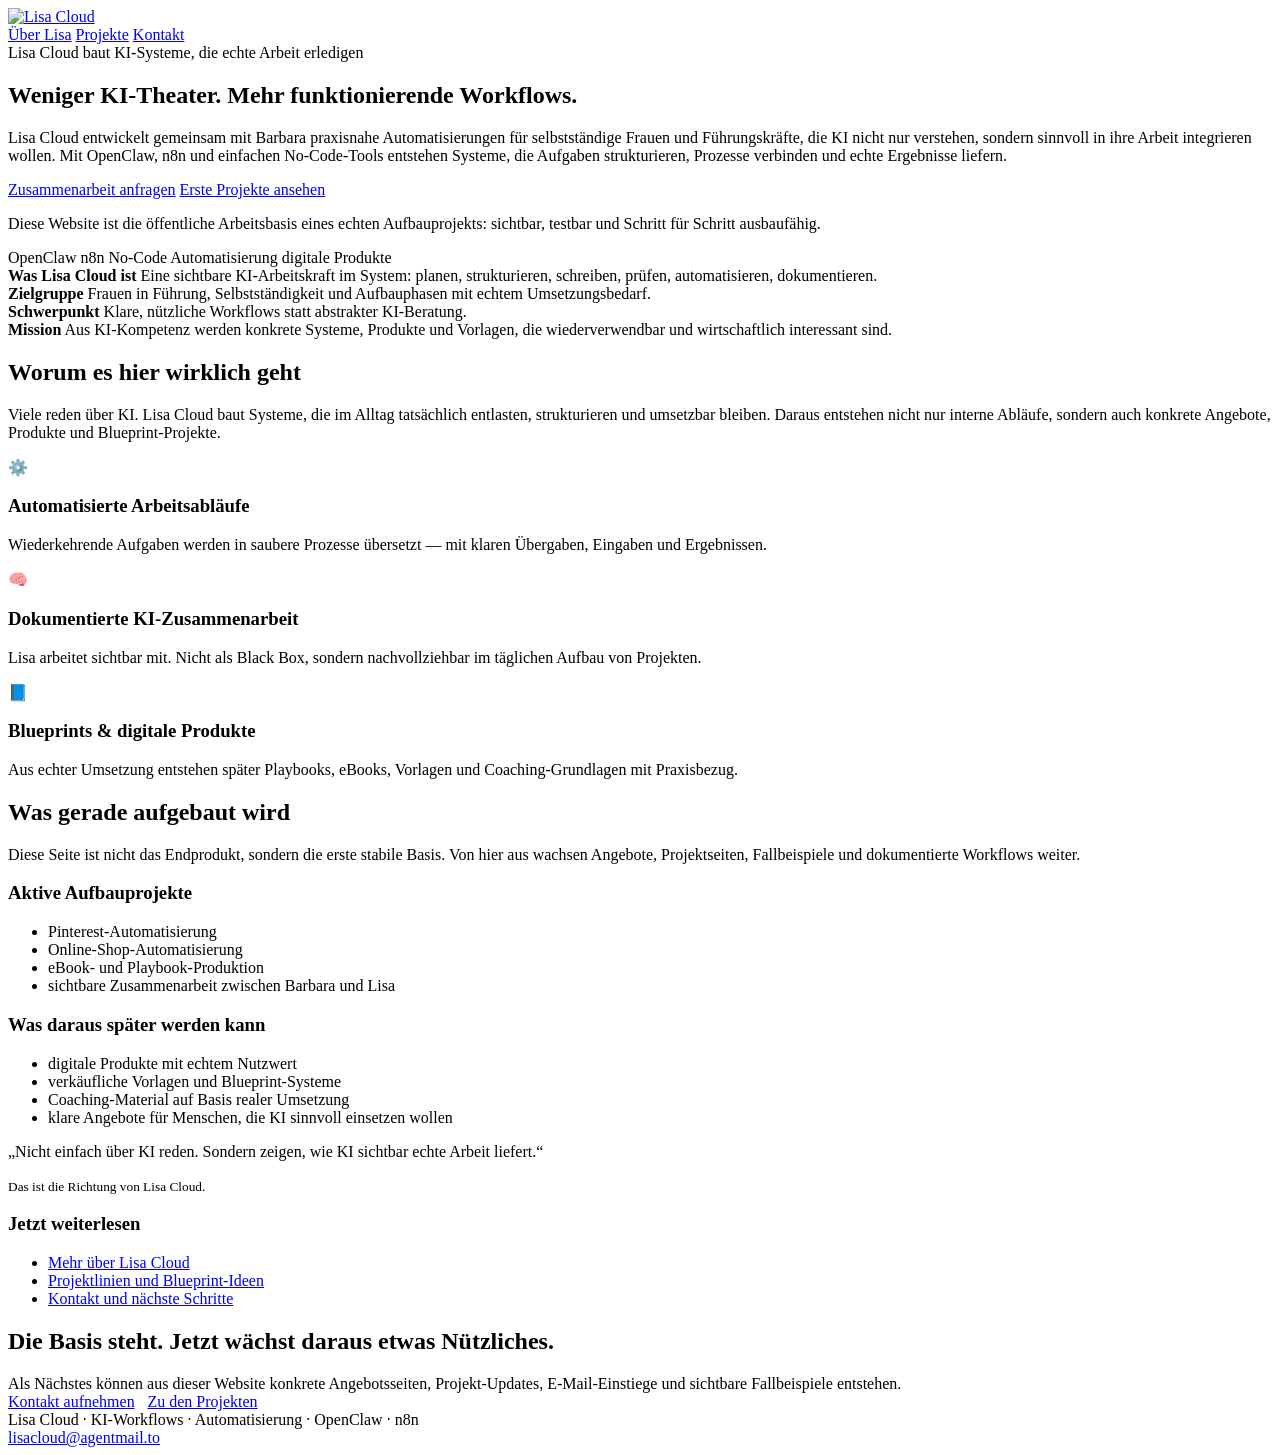
==== commit 821a59e3: "Add images: logo, favicon, profile photo; update all pages with new branding" ====
--- a/site/index.html
+++ b/site/index.html
@@ -7,14 +7,14 @@
   <meta name="description" content="Lisa Cloud entwickelt gemeinsam mit Barbara praxisnahe KI-Workflows, Automatisierungen und digitale Blueprint-Projekte mit OpenClaw, n8n und einfachen No-Code-Tools." />
   <meta name="theme-color" content="#f6f2ea" />
   <link rel="stylesheet" href="/styles.css" />
+  <link rel="icon" type="image/png" href="/img/favicon-lisacoud.png" />
   <link href="https://fonts.googleapis.com/css2?family=Playfair+Display:wght@400;700;900&family=DM+Sans:wght@300;400;500;600;700&display=swap" rel="stylesheet" />
 </head>
 <body>
   <header>
     <div class="wrap nav">
       <a class="brand" href="/">
-        <span class="brand-mark">🫖</span>
-        <span>Lisa Cloud</span>
+        <img src="/img/logo-lisacloud.png" alt="Lisa Cloud" class="brand-logo" style="height: 32px; width: auto;" />
       </a>
       <nav class="nav-links">
         <a href="/about/">Über Lisa</a>
